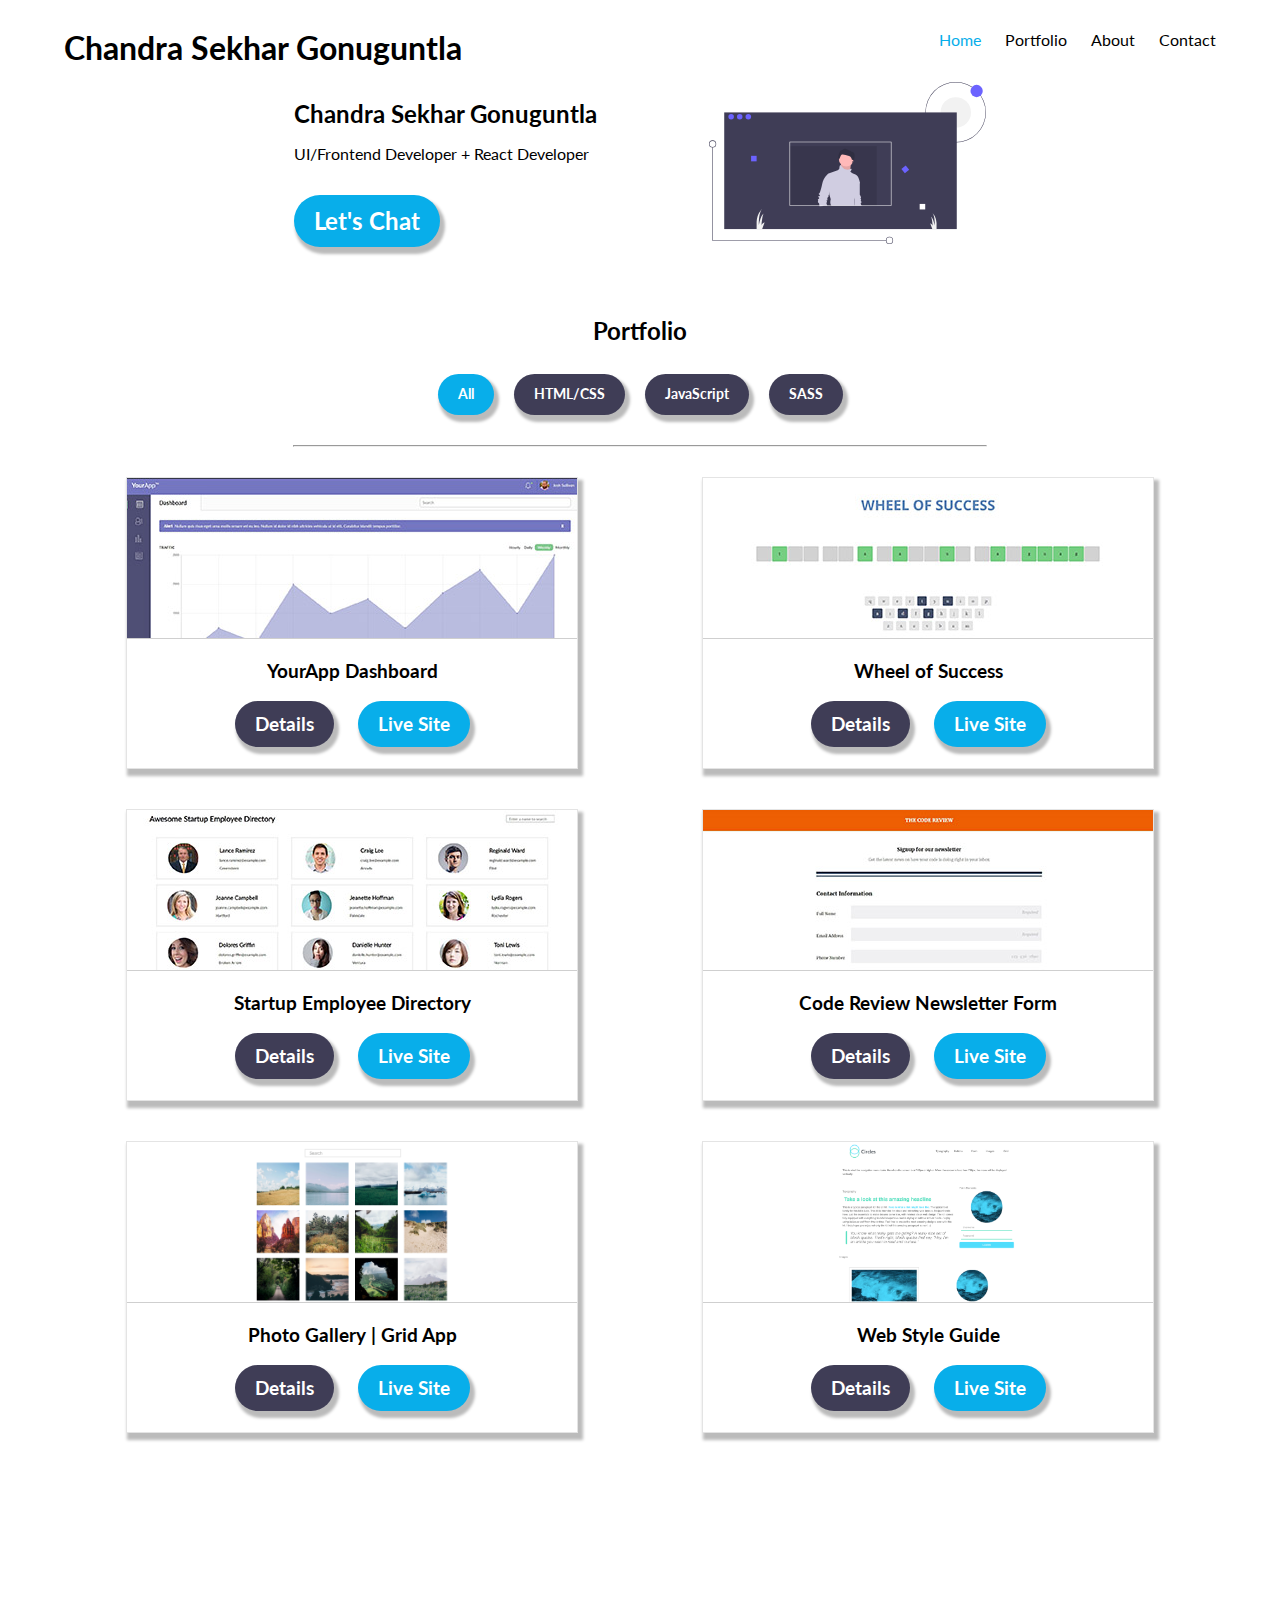
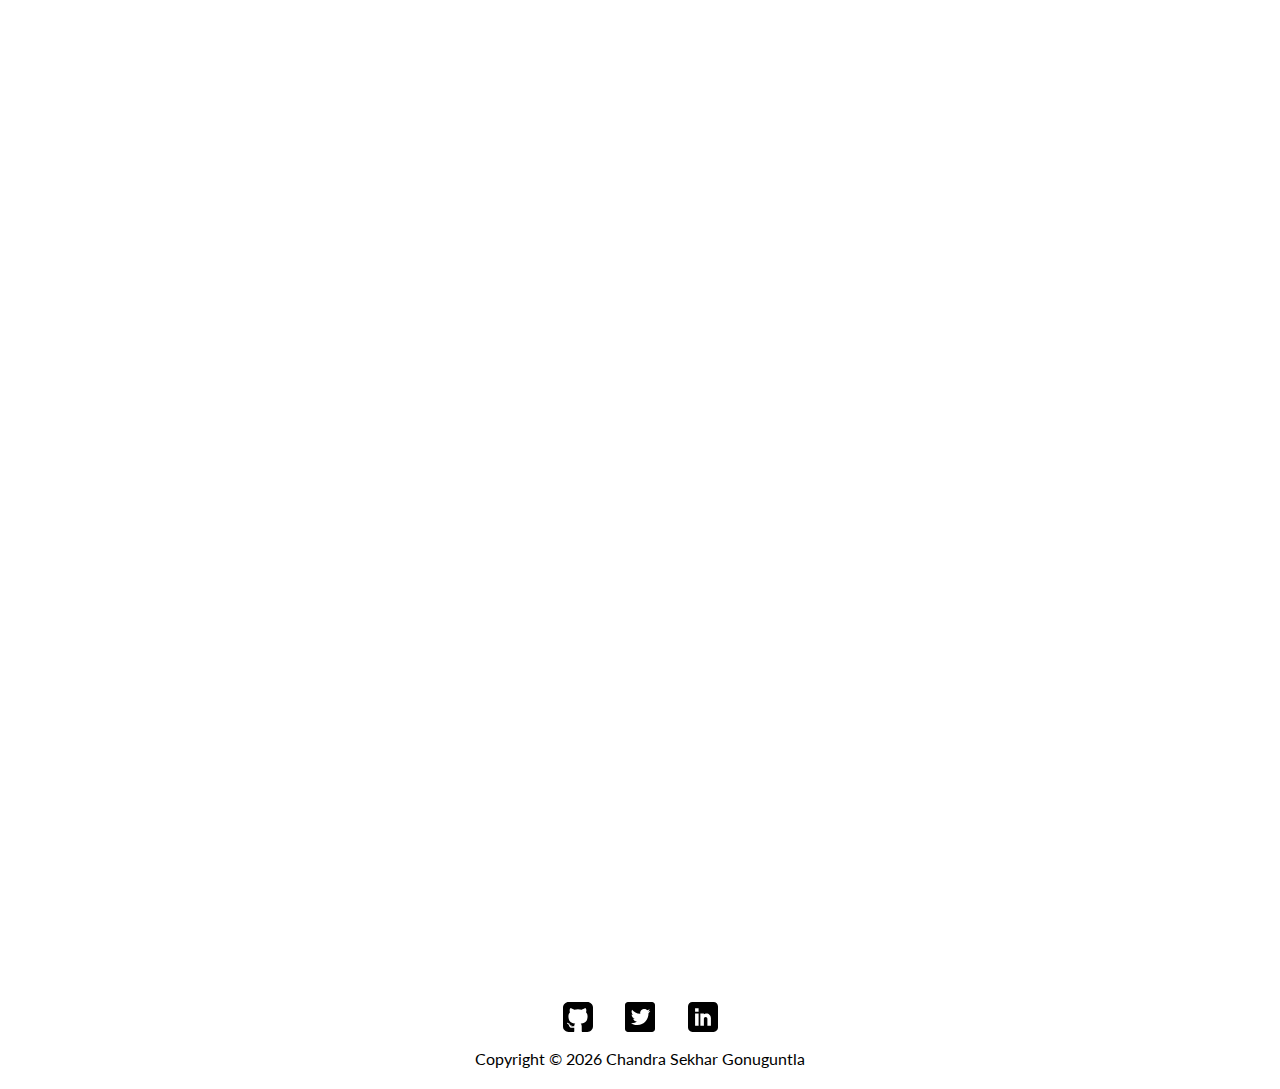
==== index.html @ 16af82d0 "Portfolio_Project" ====
<!DOCTYPE html>
<html lang="en">
  <head>
    <meta charset="UTF-8" />
    <meta name="viewport" content="width=device-width, initial-scale=1.0" />
    <title>Chandra Sekhar Gonuguntla</title>
    <link
      rel="icon"
      type="image/png"
      sizes="32x32"
      href="images/favicon-32x32.png"
    />
    <link
      rel="icon"
      type="image/png"
      sizes="16x16"
      href="images/favicon-16x16.png"
    />
    <link
      href="https://fonts.googleapis.com/css2?family=Lato:wght@400;700&display=swap"
      rel="stylesheet"
    />
    <link rel="stylesheet" href="css/normalize.css" />
    <link rel="stylesheet" href="css/styles.css" />
  </head>
  <body>
    <div class="wrapper">
      <header>
        <h1>Chandra Sekhar Gonuguntla</h1>
        <nav id="navigation">
          <a href="index.html" id="home" class="active-link">Home</a>
          <a href="#portfolio">Portfolio</a>
          <a href="#about">About</a>
          <a href="#contact">Contact</a>
        </nav>
      </header>

      <main>
        <section id="welcome">
          <div>
            <h2>Chandra Sekhar Gonuguntla</h2>
            <p>UI/Frontend Developer + React Developer</p>
            <a href="#contact" class="button">Let's Chat</a>
          </div>
          <img src="images/undraw_updates1.svg" alt="Web design graphic" />
        </section>
        <section id="portfolio">
          <h2>Portfolio</h2>
          <div id="portfolio-buttons">
            <button id="btn-all" class="filter-btns no-transition">All</button>
            <button id="btn-html" class="filter-btns">HTML/CSS</button>
            <button id="btn-js" class="filter-btns">JavaScript</button>
            <button id="btn-sass" class="filter-btns">SASS</button>
          </div>
          <hr />
          <div class="portfolio-gallery">
            <!-- YourApp Dashboard -->
            <div class="portfolio-card" data-type="html">
              <a
                href="https://csgdevp.github.io/webAppDashboard/"
                target="_blank"
                ><img
                  src="images/dashboard-project-thumb.jpg"
                  alt="YourApp Dashboard"
              /></a>
              <h3>YourApp Dashboard</h3>
              <a href="yourapp-dashboard.html" class="portfolio-details-btn"
                >Details</a
              >
              <a
                href="https://csgdevp.github.io/webAppDashboard/"
                target="_blank"
                class="portfolio-site-btn"
                >Live Site</a
              >
            </div>
            <!-- Wheel of Success -->
            <div class="portfolio-card" data-type="js">
              <a
                href="https://csgdevp.github.io/gameShowApp_JS/"
                target="_blank"
                ><img
                  src="images/wheel-of-success-project-thumb.jpg"
                  alt="Wheel of Success"
              /></a>
              <h3>Wheel of Success</h3>
              <a href="wheel-of-success.html" class="portfolio-details-btn"
                >Details</a
              >
              <a
                href="https://csgdevp.github.io/gameShowApp_JS/"
                target="_blank"
                class="portfolio-site-btn"
                >Live Site</a
              >
            </div>
            <!-- Employee Directory -->
            <div class="portfolio-card" data-type="js">
              <a
                href="https://csgdevp.github.io/employeeDirectory/"
                target="_blank"
                ><img
                  src="images/startup-employee-directory-thumb.jpg"
                  alt="Startup Employee Directory"
              /></a>
              <h3>Startup Employee Directory</h3>
              <a
                href="startup-employee-directory.html"
                class="portfolio-details-btn"
                >Details</a
              >
              <a
                href="https://csgdevp.github.io/employeeDirectory/"
                target="_blank"
                class="portfolio-site-btn"
                >Live Site</a
              >
            </div>
            <!-- Code Review Newsletter Form -->
            <div class="portfolio-card" data-type="html">
              <a
                href="https://csgdevp.github.io/online_Registration/"
                target="_blank"
                ><img
                  src="images/code-review-newsletter-form-thumb.jpg"
                  alt="Code Review Newsletter Form"
              /></a>
              <h3>Code Review Newsletter Form</h3>
              <a
                href="code-review-newsletter-form.html"
                class="portfolio-details-btn"
                >Details</a
              >
              <a
                href="https://csgdevp.github.io/online_Registration/"
                target="_blank"
                class="portfolio-site-btn"
                >Live Site</a
              >
            </div>
            <!-- Photo Grid App -->
            <div class="portfolio-card" data-type="html">
              <a href="https://csgdevp.github.io/photoGrid_JS/" target="_blank"
                ><img
                  src="images/photoGalleryThumbnail.png"
                  alt="photo Gallery"
              /></a>
              <h3>Photo Gallery | Grid App</h3>
              <a href="photoGallery.html" class="portfolio-details-btn"
                >Details</a
              >
              <a
                href="https://csgdevp.github.io/photoGrid_JS/"
                target="_blank"
                class="portfolio-site-btn"
                >Live Site</a
              >
            </div>
            <!-- Web Style Guide App -->
            <div class="portfolio-card" data-type="sass">
              <a
                href="https://csgdevp.github.io/web_Style_Guide_Sass/"
                target="_blank"
                ><img src="images/webStyleGuide.png" alt="web Style Guide "
              /></a>
              <h3>Web Style Guide</h3>
              <a href="web-Style-Guide-Sass.html" class="portfolio-details-btn"
                >Details</a
              >
              <a
                href="https://csgdevp.github.io/web_Style_Guide_Sass/"
                target="_blank"
                class="portfolio-site-btn"
                >Live Site</a
              >
            </div>
          </div>
        </section>
        <section id="about">
          <div id="education" class="fade-in">
            <h2>About Me</h2>
            <hr />
            <p class="about-para">
              I am a UI/frontend developer specialized in developing React based
              applications. skilled at building responsive websites with
              JavaScript ES6 interactivity.
            </p>
            <h3>Education</h3>
            <p class="about-para bold">
              Master of Science in University of Texas at San Antonio
            </p>
            <p class="about-para">Graduated Spring 2016</p>
            <br />
            <p class="about-para bold">
              Bachelor of Technology from VVIT, JNTUK University
            </p>
            <p class="about-para">Graduated May 2014</p>
            <br />
            <p class="about-para bold">
              Team treehouse Frontend Web development Tech Degree
            </p>
            <p class="about-para">Expected November 2020</p>
          </div>
          <div id="skill-gallery" class="fade-in">
            <div class="skill-card">
              <h3>Technologies/Tools</h3>
              <div class="bar">
                <div class="bar-skill bar-devops">
                  <p>DevOps</p>
                </div>
              </div>
              <div class="bar">
                <div class="bar-skill bar-bitbucket">
                  <p>Bitbucket</p>
                </div>
              </div>
              <div class="bar">
                <div class="bar-skill bar-bamboo">
                  <p>Bamboo</p>
                </div>
              </div>
              <div class="bar">
                <div class="bar-skill bar-git-github">
                  <p>Git and GitHub</p>
                </div>
              </div>
              <div class="bar">
                <div class="bar-skill bar-agile-scrum">
                  <p>Agile/Scrum</p>
                </div>
              </div>
            </div>

            <div class="skill-card">
              <h3>Web Development Skills</h3>
              <div class="bar">
                <div class="bar-skill bar-html">
                  <p>HTML</p>
                </div>
              </div>
              <div class="bar">
                <div class="bar-skill bar-css">
                  <p>CSS</p>
                </div>
              </div>
              <div class="bar">
                <div class="bar-skill bar-javascript">
                  <p>Javascript</p>
                </div>
              </div>
              <div class="bar">
                <div class="bar-skill bar-bootstrap">
                  <p>Bootstrap</p>
                </div>
              </div>
              <div class="bar">
                <div class="bar-skill bar-react">
                  <p>React</p>
                </div>
              </div>
            </div>
          </div>
        </section>
        <section id="contact" class="fade-in">
          <h2>Contact</h2>
          <hr />
          <p>
            I'm currently not available for any job opportunities but I would
            love to keep in touch to help in any of your future projects!
          </p>
          <a href="mailto:csgdevp@gmail.com" class="button">Email Me</a>
        </section>
      </main>

      <footer id="footer">
        <div class="social-icons">
          <a href="https://github.com/csgdevp" target="_blank"
            ><img src="images/icon-github.svg" alt="Github"
          /></a>
          <a href="https://twitter.com/chandra5350" target="_blank"
            ><img src="images/icon-twitter.svg" alt="Twitter"
          /></a>
          <a
            href="https://www.linkedin.com/in/chandra-g-893954162"
            target="_blank"
            ><img src="images/icon-linkedin1.svg" alt="LinkedIn"
          /></a>
        </div>
        <!-- Javascript dynamically inserts this text -->
      </footer>
    </div>

    <script src="js/app.js"></script>
  </body>
</html>
---- css/styles.css ----
/* ================================= 
  Base Styles
==================================== */
:root {
  --blue: #08aeea;
  --grey: #bbb;
  --dark-grey: #3f3d56;
}

/* HTML height set for flex sticky footer */
html {
  height: 100%;
}

body {
  font-family: "Lato", sans-serif;
  margin-top: 100px; /* To accomodate sticky header */
  display: flex;
  flex-direction: column;
  height: calc(
    100vh - 90px
  ); /* Have to subtract sticky header margin from height to appropriately place sticky footer. */
}

.wrapper {
  width: 90%;
  margin: 0 auto;
  flex: 1 0 auto;
}

header h1 {
  margin-bottom: 5px;
}

nav a {
  text-decoration: none;
  color: initial;
  font-size: 0.9rem;
}

nav a:not(:first-of-type) {
  margin-left: 20px;
}

nav a:hover {
  color: var(--blue);
}

.button,
.portfolio-details-btn,
.portfolio-site-btn {
  display: inline-block;
  color: #fff;
  padding: 12px 20px;
  border-radius: 50px;
  text-decoration: none;
  font-weight: 700;
  margin: 0 10px 0 10px;
  box-shadow: 3px 5px 3px 2px var(--grey);
  transition: background-color 0.4s ease-in, transform 0.4s ease-in;
}

.button {
  font-size: 1.1rem;
}

.portfolio-details-btn,
.portfolio-site-btn {
  font-size: 1rem;
}

.portfolio-details-btn {
  margin-bottom: 15px;
}

.button,
.portfolio-site-btn {
  background-color: var(--blue);
}

.portfolio-details-btn {
  background-color: var(--dark-grey);
}

.filter-btns {
  display: inline-block;
  white-space: nowrap;
  text-decoration: none;
  background-color: var(--dark-grey);
  color: #fff;
  padding: 12px 20px;
  border: 0;
  border-radius: 50px;
  text-decoration: none;
  font-weight: 700;
  margin: 0 10px 0 10px;
  box-shadow: 3px 5px 3px 2px var(--grey);
  transition: background-color 0.4s ease-in, transform 0.4s ease-in;
  cursor: pointer;
}

.button:hover,
.portfolio-site-btn:hover {
  background-color: #0294c9;
  transform: scale(0.9);
}

.filter-btns:hover,
.portfolio-details-btn:hover {
  background-color: #15141c;
  transform: scale(0.9);
}

.filter-btns:focus {
  outline: 0;
  background-color: var(--blue);
}

.no-transition {
  transition: none !important;
}

#portfolio h2,
#about h2,
#contact h2 {
  text-align: center;
}

p {
  line-height: 1.3rem;
}

.bold {
  font-weight: 700;
}

.active-link {
  color: var(--blue);
}

/* ================================= 
  Layout Styles
==================================== */

header {
  display: flex;
  flex-flow: column nowrap;
  justify-content: space-between;
  align-items: center;
  /* Make sticky header. Top, left, right required to give flexbox space. */
  position: fixed;
  top: 0;
  left: 0;
  right: 0;
  width: 90%;
  height: 80px;
  margin: 0 auto;
  padding-bottom: 10px;
  background-color: #fff;
  z-index: 2;
}

#welcome {
  display: flex;
  flex-flow: row nowrap;
  justify-content: space-between;
  align-items: center;
  width: 90%;
  margin: 0 auto;
  margin-bottom: 70px;
}

#welcome h2 {
  display: none;
}

#welcome img {
  width: 40%;
}

#portfolio {
  margin-bottom: 50px;
  display: flex;
  flex-flow: column nowrap;
  align-items: center;
}

hr {
  width: 60%;
  margin: 0 auto;
  margin-bottom: 30px;
}

.portfolio-gallery {
  display: flex;
  flex-flow: column wrap;
  justify-content: space-around;
  align-items: center;
}

#portfolio-buttons {
  display: flex;
  flex-flow: column nowrap;
  justify-content: space-between;
  align-items: center;
  margin-bottom: 30px;
}

#portfolio-buttons button {
  margin-top: 10px;
  font-size: 0.9rem;
}

.portfolio-card {
  width: 250px;
  height: 210px;
  border: 1px solid rgba(187, 187, 187, 0.4);
  box-shadow: 3px 5px 3px 2px var(--grey);
  margin: auto 10px 40px 10px;
  padding-bottom: 30px;
  text-align: center;
}

.portfolio-card a img {
  width: 250px;
  height: 90px;
  object-fit: contain;
  border-bottom: 1px solid rgba(187, 187, 187, 0.7);
}

#about {
  margin: 0 auto 50px auto;
  text-align: center;
}

#education {
  margin-bottom: 50px;
}

.about-para {
  width: 60%;
  margin: 0 auto;
}

#skill-gallery {
  display: flex;
  flex-flow: column wrap;
  justify-content: space-between;
  align-items: center;
  margin: 0 auto;
}

.skill-card {
  padding: 30px 20px;
  width: 225px;
  text-align: left;
  border: 2px solid rgba(187, 187, 187, 1);
  box-shadow: 3px 5px 3px 2px var(--grey);
  border-radius: 6px;
  margin: 0 auto 20px auto;
}

.skill-card h3 {
  margin-top: 0;
}

#contact {
  width: 90%;
  display: flex;
  flex-flow: column nowrap;
  align-items: center;
  margin: 0 auto 50px auto;
}

#contact p {
  width: 90%;
  text-align: center;
  margin: 0 auto 20px auto;
}

#contact .button {
  margin-bottom: 40px;
}

.social-icons {
  max-width: 175px;
  display: flex;
  flex-flow: row nowrap;
  align-items: center;
  justify-content: space-between;
  margin: 0 auto 15px auto;
}

.social-icons img {
  width: 30px;
  margin: 0 10px 0 10px;
}

footer {
  margin: 0 auto 20px auto;
  text-align: center;
  flex-shrink: 0;
}

/* ================================= 
  Bar Styles
==================================== */
.bar {
  background-color: lightgray;
  border-radius: 20px;
  width: 90%;
  display: block;
  margin: auto;
}

.bar-skill {
  background-color: var(--blue);
  height: 24px;
  border-radius: 20px;
}

.bar p {
  padding-left: 10px;
  color: white;
}

/* UI/UX Skill Bars */

.bar-devops {
  width: 75%;
}
.bar-bitbucket {
  width: 80%;
}
.bar-bamboo {
  width: 60%;
}
.bar-git-github {
  width: 75%;
}

.bar-agile-scrum {
  width: 70%;
}

/* Web Development Skill Bars */
.bar-html {
  width: 80%;
}
.bar-css {
  width: 70%;
}
.bar-javascript {
  width: 75%;
}
.bar-bootstrap {
  width: 40%;
}

.bar-react {
  width: 65%;
}

.bar p {
  padding-left: 10px;
  color: white;
  line-height: 1.5rem;
}

/* ================================= 
  DIY Scrollspy Animation Styles
==================================== */

.fade-in {
  opacity: 0;
  visibility: hidden;
  transition: opacity 0.6s ease-out;
  will-change: opacity, visibility;
}

.fade-in.is-visible {
  opacity: 1;
  visibility: visible;
}

/* ================================= 
  Portfolio Detail Page Styles
==================================== */

.portfolio-main {
  margin: 0 auto;
}

.portfolio-title {
  margin-bottom: 40px;
  text-align: center;
}

.portfolio-content {
  display: flex;
  flex-flow: column nowrap;
  align-items: center;
  justify-content: space-around;
  margin: 0 auto 80px auto;
  width: 90%;
}

.portfolio-img {
  width: 100%;
  margin-bottom: 15px;
}

.portfolio-text {
  display: flex;
  flex-flow: column nowrap;
  align-items: center;
  justify-content: space-around;
}

.portfolio-text h3 {
  margin-bottom: 0;
}

.portfolio-text .portfolio-site-btn {
  margin-top: 20px;
}

.back-to-portfolio {
  display: block;
  margin-top: 20px;
  color: var(--dark-grey);
}

.back-to-portfolio:hover {
  color: var(--blue);
}

/* ================================= 
  Media Queries
==================================== */

/* == Tablet media query == */
@media only screen and (min-width: 768px) {
  body {
    /* Adjustments for smaller header height with no padding bottom */
    margin-top: 80px;
    height: calc(100vh - 80px);
  }

  .button {
    font-size: 1.5rem;
  }

  header {
    flex-flow: row nowrap;
    padding-bottom: 0;
  }

  nav a {
    font-size: 1rem;
  }

  #welcome {
    flex-flow: row wrap;
    width: 90%;
    margin: 0 auto;
    margin-bottom: 70px;
  }

  #welcome h2 {
    display: inline-block;
    margin-bottom: 0;
  }

  #welcome .button {
    margin: 15px auto 0 auto;
  }

  #portfolio-buttons {
    display: flex;
    flex-flow: row nowrap;
    justify-content: space-around;
    align-items: center;
    margin-bottom: 30px;
  }

  .portfolio-gallery {
    flex-flow: row wrap;
  }

  .portfolio-card {
    width: 320px;
    height: 210px;
  }

  .portfolio-card a img {
    width: 320px;
    height: 110px;
    object-fit: contain;
    border-bottom: 1px solid rgba(187, 187, 187, 0.7);
  }

  .portfolio-details-btn {
    margin-bottom: 0;
  }

  .portfolio-details-btn,
  .portfolio-site-btn {
    font-size: 1.2rem;
  }

  #skill-gallery {
    flex-flow: row nowrap;
    width: 90%;
  }

  .skill-card {
    width: 35%;
    height: 250px;
    padding: 20px 30px;
    margin: 0 auto;
  }

  #contact {
    width: 60%;
  }

  #contact p {
    width: 50%;
  }

  /* Portfolio page styles */
  .portfolio-title {
    text-align: left;
  }

  .portfolio-title::after {
    content: "";
    height: 2px;
    width: 12rem;
    background: var(--blue);
    display: inline-block;
    margin-left: 20px;
  }
}

/* == Desktop media query == */
@media only screen and (min-width: 1024px) {
  #welcome {
    width: 60%;
    margin-bottom: 50px;
  }

  .portfolio-card {
    width: 450px;
    height: 260px;
  }

  .portfolio-card a img {
    width: 450px;
    height: 160px;
    object-fit: contain;
    border-bottom: 1px solid rgba(187, 187, 187, 0.7);
  }

  #skill-gallery {
    flex-flow: row wrap;
    width: 60%;
  }

  .skill-card {
    margin: 0 auto 20px auto;
  }

  /* Portfolio page styles */
  .portfolio-content {
    display: flex;
    flex-flow: row nowrap;
    align-items: flex-start;
    justify-content: space-around;
    margin: 0 auto 80px auto;
    width: 90%;
  }

  .portfolio-img {
    max-width: 1000px;
    margin-right: 60px;
    margin-left: 0;
  }

  .portfolio-text {
    max-width: 350px;
    align-items: flex-start;
    margin-left: 40px;
  }

  .portfolio-text h3:first-of-type {
    margin-top: 0;
  }

  .portfolio-text ul {
    padding-left: 20px;
  }

  .back-to-portfolio {
    margin-top: 40px;
  }
}
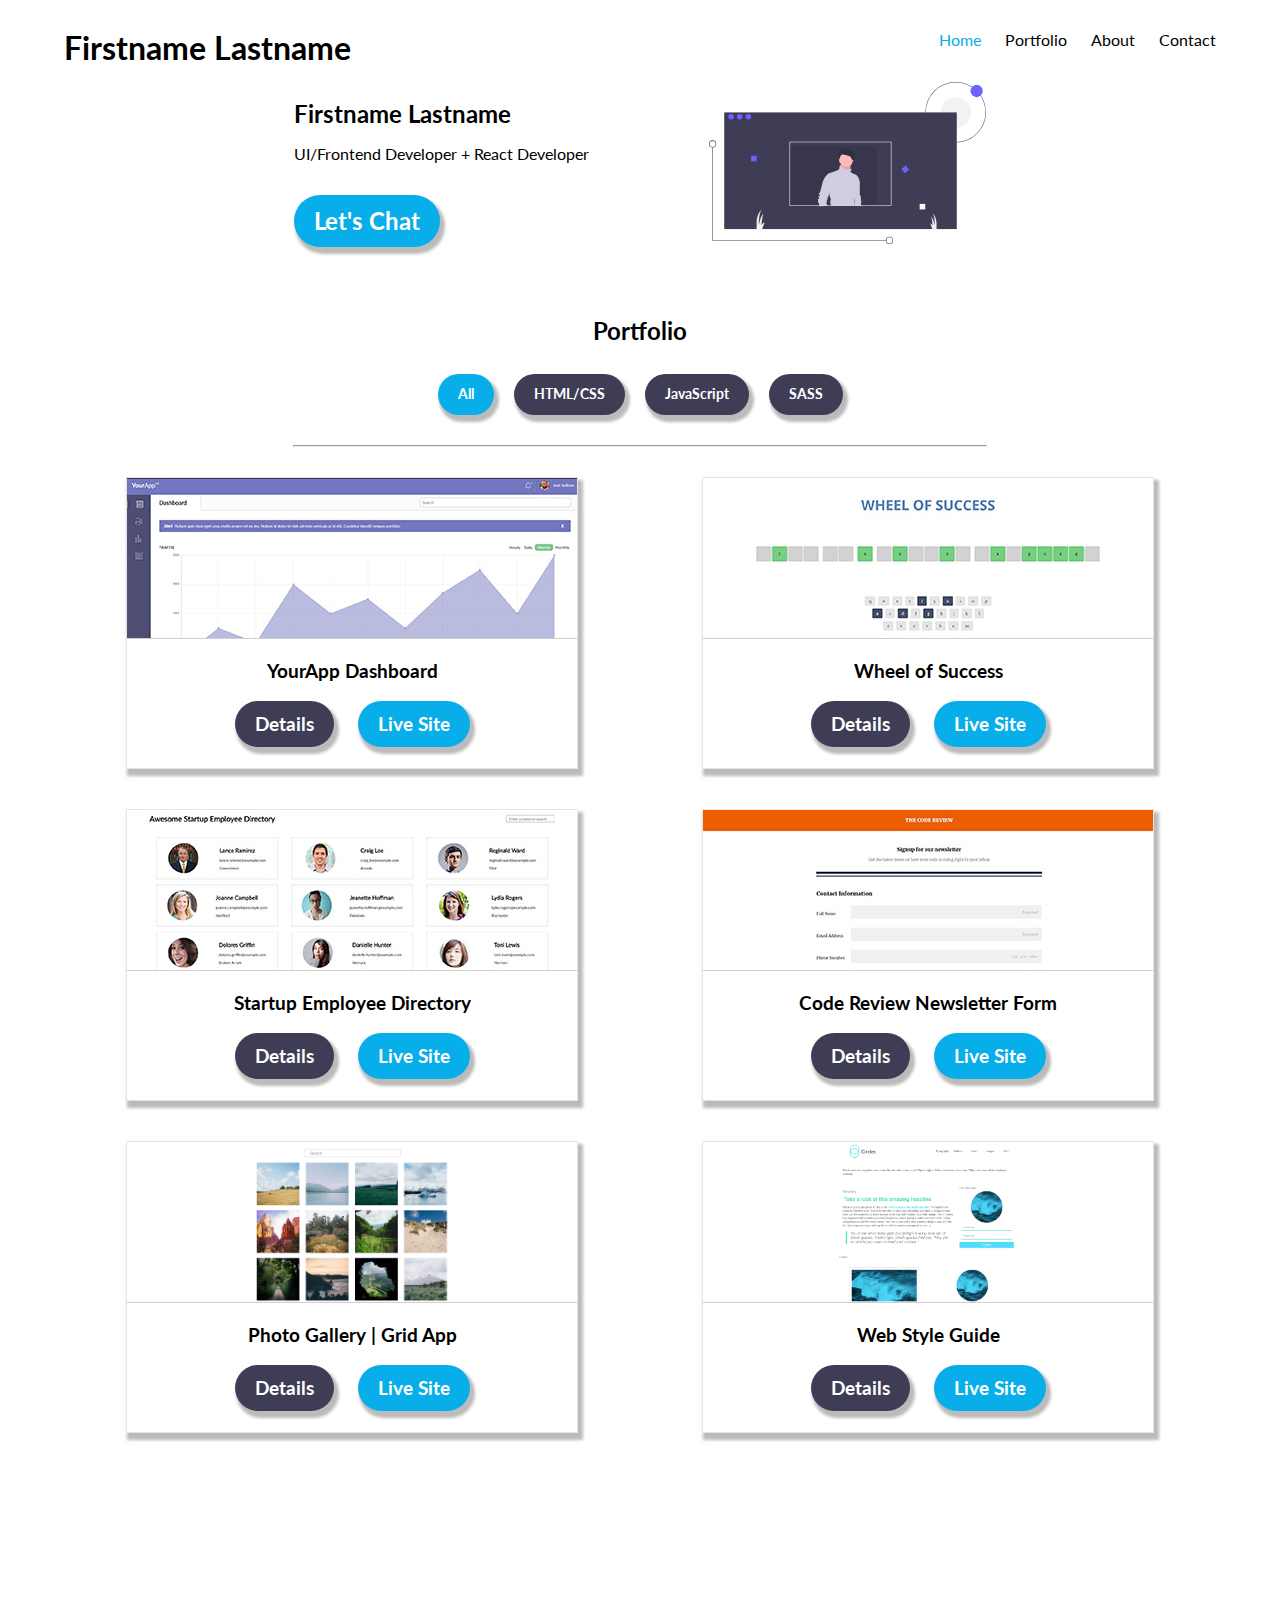
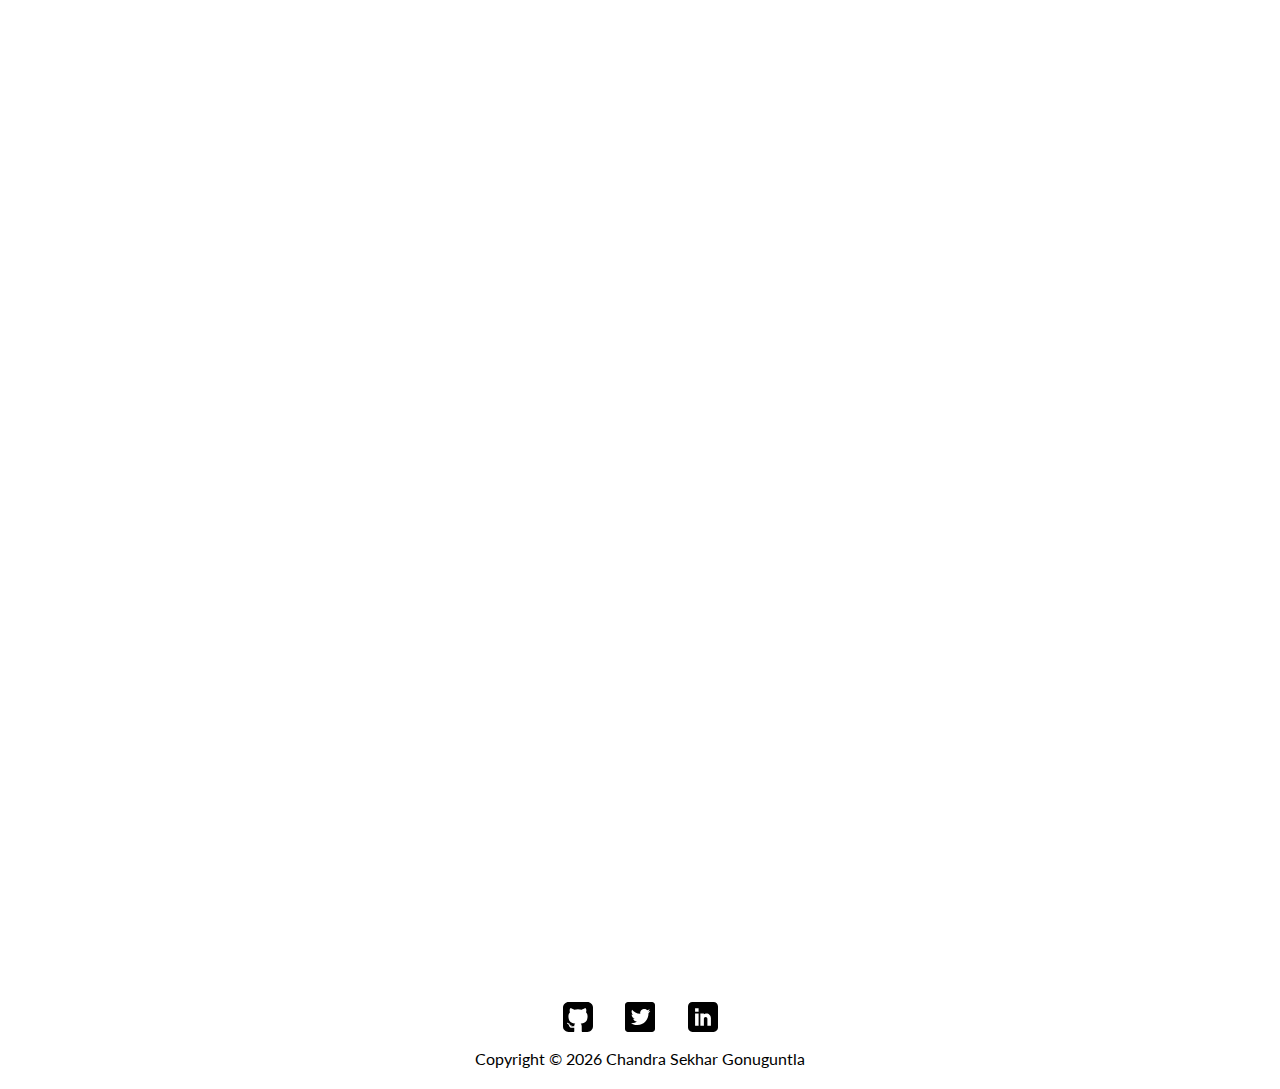
==== commit 86ea0034: "updated info" ====
--- a/index.html
+++ b/index.html
@@ -3,7 +3,7 @@
   <head>
     <meta charset="UTF-8" />
     <meta name="viewport" content="width=device-width, initial-scale=1.0" />
-    <title>Chandra Sekhar Gonuguntla</title>
+    <title>Firstname  Lastname</title>
     <link
       rel="icon"
       type="image/png"
@@ -26,7 +26,7 @@
   <body>
     <div class="wrapper">
       <header>
-        <h1>Chandra Sekhar Gonuguntla</h1>
+        <h1>Firstname Lastname</h1>
         <nav id="navigation">
           <a href="index.html" id="home" class="active-link">Home</a>
           <a href="#portfolio">Portfolio</a>
@@ -38,7 +38,7 @@
       <main>
         <section id="welcome">
           <div>
-            <h2>Chandra Sekhar Gonuguntla</h2>
+            <h2>Firstname Lastname</h2>
             <p>UI/Frontend Developer + React Developer</p>
             <a href="#contact" class="button">Let's Chat</a>
           </div>
@@ -187,17 +187,17 @@
             </p>
             <h3>Education</h3>
             <p class="about-para bold">
-              Master of Science in University of Texas at San Antonio
+              Master of Science in University of Texas
             </p>
             <p class="about-para">Graduated Spring 2016</p>
             <br />
             <p class="about-para bold">
-              Bachelor of Technology from VVIT, JNTUK University
+              Bachelor of Technology from University
             </p>
             <p class="about-para">Graduated May 2014</p>
             <br />
             <p class="about-para bold">
-              Team treehouse Frontend Web development Tech Degree
+              Frontend Web development  Degree
             </p>
             <p class="about-para">Expected November 2020</p>
           </div>
@@ -274,14 +274,14 @@
 
       <footer id="footer">
         <div class="social-icons">
-          <a href="https://github.com/csgdevp" target="_blank"
+          <a href="https://github.com/css" target="_blank"
             ><img src="images/icon-github.svg" alt="Github"
           /></a>
-          <a href="https://twitter.com/chandra5350" target="_blank"
+          <a href="https://twitter.com/mytwitter" target="_blank"
             ><img src="images/icon-twitter.svg" alt="Twitter"
           /></a>
           <a
-            href="https://www.linkedin.com/in/chandra-g-893954162"
+            href="https://www.linkedin.com/in/mylinkedin"
             target="_blank"
             ><img src="images/icon-linkedin1.svg" alt="LinkedIn"
           /></a>
